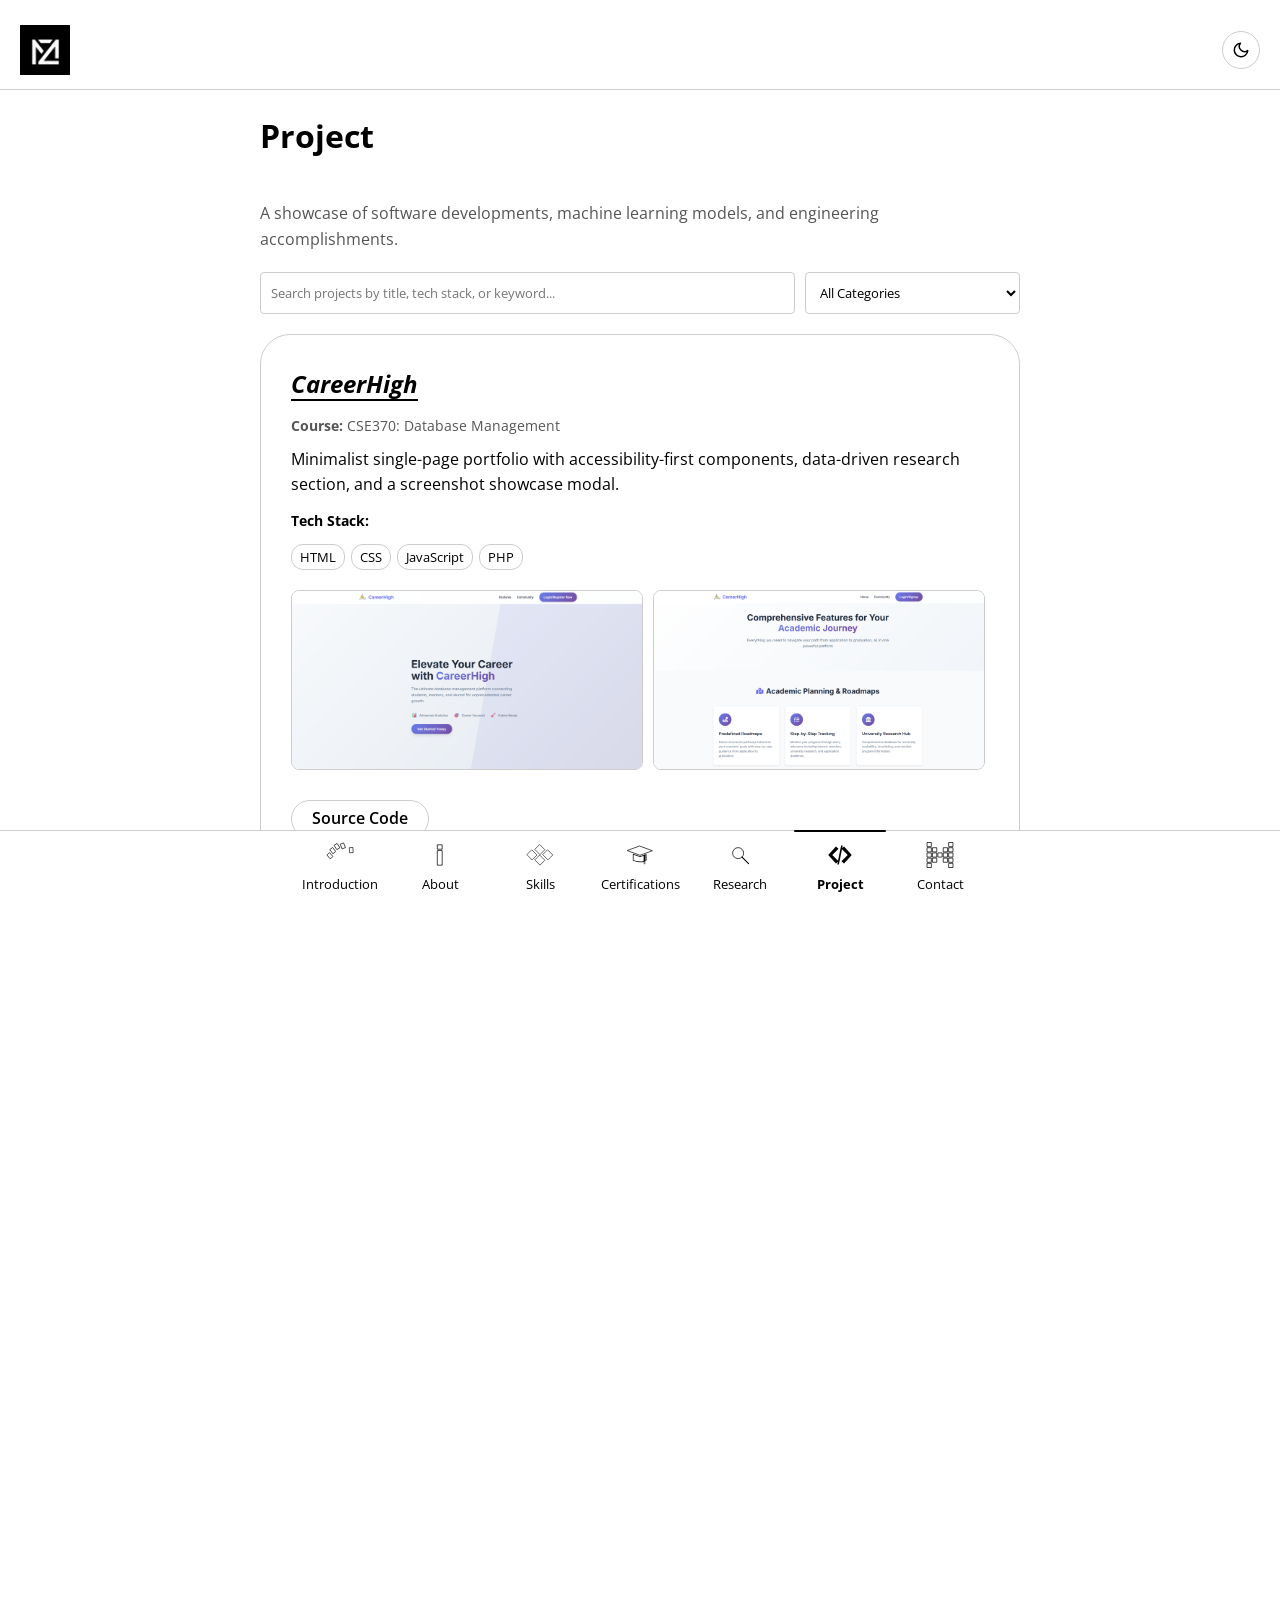
==== en/project.html @ 27d83e96 "New Design" ====
<!DOCTYPE html>
<html lang="en">

<head>
    <meta charset="utf-8" />
    <meta name="viewport" content="width=device-width, initial-scale=1.0">
    <meta name="description" content="My Portfolio Website" />
    <link rel="canonical" href="https://shahriarabid191.github.io/en/project.html" />
    <meta name="keywords" content="Portfolio, Resume, Web Developer">
    <meta name="author" content="Abdullah Al Mazid Zomader" />

    <title>Abdullah Al Mazid Zomader</title>

    <link rel="icon" type="image/x-icon" href="../images/Logo.jpg">

    <link rel="preconnect" href="https://fonts.googleapis.com">
    <link rel="preconnect" href="https://fonts.gstatic.com" crossorigin>
    <link href="https://fonts.googleapis.com/css2?family=Open+Sans:ital,wght@0,300..800;1,300..800&display=swap" rel="stylesheet">
   
    
    
    <link rel="preload" href="/css/style.css" as="style">
    <link rel="stylesheet" href="/css/style.css">
    <script src="/js/script.js" defer></script>
    <script>
        (function() {
            var saved = localStorage.getItem('theme');
            var prefersDark = window.matchMedia('(prefers-color-scheme: dark)').matches;
            if (saved === 'dark' || (!saved && prefersDark)) document.documentElement.setAttribute('data-theme', 'dark');
        })();
    </script>
</head>

<body class="en">
    <header class="top-header" role="banner">
        <img id="logo" src="../images/Logo.jpg" alt="Logo">
    </header>

    <main class="content">

        <h1 class="pgTitle">Project</h1>

        <article>
            <section class="container" style="background: transparent; border: none; padding: 0;">
                <p class="mb-20" style="color: var(--muted);">A showcase of software developments, machine learning models, and engineering accomplishments.</p>
                
                <div class="project-controls mt-20" style="display: flex; gap: 10px; flex-wrap: wrap; margin-bottom: 20px;">
                    <input type="text" id="projectSearch" placeholder="Search projects by title, tech stack, or keyword..." style="flex: 1; min-width: 200px; padding: 10px; border: 1px solid var(--border); border-radius: 4px; background: var(--input-bg); color: var(--text);">
                    <select id="projectFilter" style="padding: 10px; border: 1px solid var(--border); border-radius: 4px; background: var(--input-bg); color: var(--text); cursor: pointer;">
                        <option value="all">All Categories</option>
                        <option value="ai">AI</option>
                        <option value="computer-networks">Computer Networks</option>
                        <option value="database">Database</option>
                        <option value="machine-learning">Machine Learning</option>
                        <option value="natural-language-processing">Natural Language Processing</option>
                        <option value="neural-network">Neural Network</option>
                    </select>
                </div>
            </section>

            <div class="project-list">
                <!-- Project 1 -->
                <section class="project-item container mt-20" data-category="database">
                    <h2><a href="https://github.com/mazidzomader/CSE370-Project-CareerHigh" target="_blank" rel="noreferrer" class="link bold">CareerHigh</a></h2>
                    <p class="mt-10" style="color: var(--muted); font-size: 0.9em;"><strong>Course:</strong> CSE370: Database Management</p>
                    <p class="mt-10">Minimalist single-page portfolio with accessibility-first components, data-driven research section, and a screenshot showcase modal.</p>
                    
                    <div class="mt-10">
                        <span class="bold" style="font-size: 0.9em;">Tech Stack:</span>
                        <div class="mt-10" style="display: flex; gap: 6px; flex-wrap: wrap;">
                            <span style="font-size: 0.8em; padding: 2px 8px; border: 1px solid var(--border); border-radius: 12px;">HTML</span>
                            <span style="font-size: 0.8em; padding: 2px 8px; border: 1px solid var(--border); border-radius: 12px;">CSS</span>
                            <span style="font-size: 0.8em; padding: 2px 8px; border: 1px solid var(--border); border-radius: 12px;">JavaScript</span>
                            <span style="font-size: 0.8em; padding: 2px 8px; border: 1px solid var(--border); border-radius: 12px;">PHP</span>
                        </div>
                    </div>

                    <div class="image-gallery mt-20">
                        <img src="/images/Project1/Homepage.png" alt="Portfolio — hero section" title="Homepage">
                        <img src="/images/Project1/Features.png" alt="Portfolio — research section" title="Features">
                        <img src="/images/Project1/Login.png" alt="Portfolio — projects section" title="Login">
                        <img src="/images/Project1/Signup.png" alt="Portfolio — projects section" title="Signup">
                        <img src="/images/Project1/Dashboard.png" alt="Portfolio — projects section" title="Dashboard">
                        <img src="/images/Project1/Roadmap.png" alt="Portfolio — projects section" title="Roadmap">
                        <img src="/images/Project1/Activities.png" alt="Portfolio — projects section" title="Activities">
                        <img src="/images/Project1/Document.png" alt="Portfolio — projects section" title="Document">
                        <img src="/images/Project1/Exam.png" alt="Portfolio — projects section" title="Exam">
                        <img src="/images/Project1/Research Ideas.png" alt="Portfolio — projects section" title="Research Ideas">
                    </div>
                    
                    <div class="socials mt-20">
                        <a class="link" href="https://github.com/mazidzomader/CSE370-Project-CareerHigh" target="_blank" rel="noreferrer">Source Code</a>
                    </div>
                </section>

                <!-- Project 2 -->
                <section class="project-item container mt-20" data-category="computer-networks">
                    <h2><a href="https://github.com/mazidzomader/CSE421-Project-BRACU_Campus_Network_Design" target="_blank" rel="noreferrer" class="link bold">BRACU Campus Network Design</a></h2>
                    <p class="mt-10" style="color: var(--muted); font-size: 0.9em;"><strong>Course:</strong> CSE421: Computer Networks</p>
                    <p class="mt-10">This project designs and implements a secure, scalable campus network for BRAC University using Cisco Packet Tracer, integrating VLSM, routing, and centralized enterprise services.</p>
                    
                    <div class="mt-10">
                        <span class="bold" style="font-size: 0.9em;">Tech Stack:</span>
                        <div class="mt-10" style="display: flex; gap: 6px; flex-wrap: wrap;">
                            <span style="font-size: 0.8em; padding: 2px 8px; border: 1px solid var(--border); border-radius: 12px;">Cisco Packet Tracker</span>
                        </div>
                    </div>

                    <div class="image-gallery mt-20">
                        <img src="/images/Project2/421_Project_Diagram.png" alt="Protocol Diagram" title="Protocol Diagram">
                    </div>
                    
                    <div class="socials mt-20">
                        <a class="link" href="https://github.com/mazidzomader/CSE421-Project-BRACU_Campus_Network_Design" target="_blank" rel="noreferrer">Source Code</a>
                    </div>
                </section>

                <!-- Project 3 -->
                <section class="project-item container mt-20" data-category="ai,machine-learning,neural-network">
                    <h2><a href="https://github.com/mazidzomader/CSE422-Project-Flat_Price_Prediction" target="_blank" rel="noreferrer" class="link bold">Flat Pricing Analysis</a></h2>
                    <p class="mt-10" style="color: var(--muted); font-size: 0.9em;"><strong>Course:</strong> CSE422: Artificial Intelligence</p>
                    <p class="mt-10">This project analyzes and classifies apartment price ranges using machine learning techniques to predict housing categories based on key features.</p>
                    
                    <div class="mt-10">
                        <span class="bold" style="font-size: 0.9em;">Tech Stack:</span>
                        <div class="mt-10" style="display: flex; gap: 6px; flex-wrap: wrap;">
                            <span style="font-size: 0.8em; padding: 2px 8px; border: 1px solid var(--border); border-radius: 12px;">Python</span>
                            <span style="font-size: 0.8em; padding: 2px 8px; border: 1px solid var(--border); border-radius: 12px;">Numpy</span>
                            <span style="font-size: 0.8em; padding: 2px 8px; border: 1px solid var(--border); border-radius: 12px;">Pandas</span>
                            <span style="font-size: 0.8em; padding: 2px 8px; border: 1px solid var(--border); border-radius: 12px;">Scikit-Learn</span>
                            <span style="font-size: 0.8em; padding: 2px 8px; border: 1px solid var(--border); border-radius: 12px;">Seaborn</span>
                        </div>
                    </div>

                    <div class="image-gallery mt-20">
                        <img src="/images/Project3/422.png" alt="ProjectSummary" title="Model Scores">
                        <img src="/images/Project3/confusion_matrix.png" alt="Confusion" title="Confusion">
                        <img src="/images/Project3/Accuracy.png" alt="Accuracy" title="Accuracy">
                        <img src="/images/Project3/Precision.png" alt="Precision" title="Precision">
                        <img src="/images/Project3/Recall.png" alt="Recall" title="Recall">
                        <img src="/images/Project3/AUC.png" alt="AUC" title="AUC">
                    </div>
                    
                    <div class="socials mt-20">
                        <a class="link" href="https://github.com/mazidzomader/CSE422-Project-Flat_Price_Prediction" target="_blank" rel="noreferrer">Source Code</a>
                    </div>
                </section>

                <!-- Project 4 -->
                <section class="project-item container mt-20" data-category="machine-learning,neural-network,natural-language-processing">
                    <h2><a href="https://github.com/mazidzomader/CSE440-PROJECT-BRACU" target="_blank" rel="noreferrer" class="link bold">Multi-Class Text Classification</a></h2>
                    <p class="mt-10" style="color: var(--muted); font-size: 0.9em;"><strong>Course:</strong> CSE440: Natural Language Processing</p>
                    <p class="mt-10">A comprehensive study on multi-class text classification using 107k+ news headlines. Explores the impact of various preprocessing pipelines, word embeddings, and neural architectures on accuracy.</p>
                    
                    <div class="mt-10">
                        <span class="bold" style="font-size: 0.9em;">Tech Stack:</span>
                        <div class="mt-10" style="display: flex; gap: 6px; flex-wrap: wrap;">
                            <span style="font-size: 0.8em; padding: 2px 8px; border: 1px solid var(--border); border-radius: 12px;">Python</span>
                            <span style="font-size: 0.8em; padding: 2px 8px; border: 1px solid var(--border); border-radius: 12px;">TensorFlow</span>
                            <span style="font-size: 0.8em; padding: 2px 8px; border: 1px solid var(--border); border-radius: 12px;">Keras</span>
                            <span style="font-size: 0.8em; padding: 2px 8px; border: 1px solid var(--border); border-radius: 12px;">Scikit-Learn</span>
                            <span style="font-size: 0.8em; padding: 2px 8px; border: 1px solid var(--border); border-radius: 12px;">NLTK</span>
                            <span style="font-size: 0.8em; padding: 2px 8px; border: 1px solid var(--border); border-radius: 12px;">Word2Vec</span>
                        </div>
                    </div>

                    <div class="image-gallery mt-20">
                        <img src="/images/Project4/Results.png" alt="Model Comparison Results Table" title="Model Comparison Results">
                        <img src="/images/Project4/Wordcloud.png" alt="Word Cloud of Frequent Terms" title="Frequent Terms Word Cloud">
                        <img src="/images/Project4/barplot.png" alt="Class Distribution Bar Plot" title="Class Distribution">
                        <img src="/images/Project4/Best_CM.png" alt="Confusion Matrix of the Best Performing Model" title="Best Model Confusion Matrix">
                        <img src="/images/Project4/Worst_CM.png" alt="Confusion Matrix of the Worst Performing Model" title="Worst Model Confusion Matrix">
                    </div>
                    
                    <div class="socials mt-20">
                        <a class="link" href="https://github.com/mazidzomader/CSE440-PROJECT-BRACU" target="_blank" rel="noreferrer">Source Code</a>
                    </div>
                </section>
            </div>
        </article>

    </main>

    <footer class="footer">
        &copy; <script>document.write(new Date().getFullYear())</script> Abdullah Al Mazid Zomader. All rights reserved.
    </footer>

</body>

</html>
---- css/style.css ----
/* ── CSS Variables (Light & Dark) ─────────────────────── */

:root {
  --bg:         #ffffff;
  --surface:    #ffffff;
  --text:       #000000;
  --muted:      #555555;
  --border:     #cccccc;
  --hover-bg:   #e0e0e0;
  --input-bg:   #ffffff;
  --nav-bg:     #ffffff;
  --nav-border: #cccccc;
  --indicator:  #000000;
  --svg-fill:   #000;
}

[data-theme="dark"] {
  --bg:         #111111;
  --surface:    #1a1a1a;
  --text:       #f0f0f0;
  --muted:      #999999;
  --border:     #333333;
  --hover-bg:   #2a2a2a;
  --input-bg:   #1a1a1a;
  --nav-bg:     #111111;
  --nav-border: #333333;
  --indicator:  #f0f0f0;
  --svg-fill:   #fff;
}

/* ── Reset ─────────────────────────────────────────────── */

* {
  margin: 0;
  padding: 0;
  box-sizing: border-box;
}

input, button, textarea, select {
  font-family: inherit;
}

html,
body {
  height: 100%;
  overflow-x: hidden;
  position: relative;
  -webkit-overflow-scrolling: touch;
  font-size: 16px;
  background: var(--bg);
  color: var(--text);
  line-height: 1.6;
  transition: background 200ms ease, color 200ms ease;
}

body {
  font-family: "Open Sans", sans-serif;
}

a {
  -webkit-tap-highlight-color: transparent;
}

h1,
h2,
h3 {
  font-weight: 700;
}

h1.pgTitle {
  margin-bottom: 40px;
}

p {
  overflow-wrap: break-word;
}


/* ── Top header ─────────────────────────────────────────── */

.top-header {
  width: 100%;
  height: 80px;
  display: flex;
  justify-content: space-between;
  align-items: center;
  background: var(--surface);
  padding: 0 20px;
  margin-top: 10px;
  border-bottom: 1px solid var(--border);
}

.top-header #logo {
  height: 50px;
  width: auto;
}

.top-header #logo:hover {
  cursor: pointer;
}


/* ── Dark Mode Toggle Button ────────────────────────────── */

#darkToggle {
  width: 38px;
  height: 38px;
  border-radius: 50%;
  border: 1px solid var(--border);
  background: var(--surface);
  color: var(--text);
  cursor: pointer;
  display: flex;
  align-items: center;
  justify-content: center;
  flex-shrink: 0;
  transition: background 160ms ease, border-color 160ms ease, transform 160ms ease, color 160ms ease;
}

#darkToggle:hover {
  background: var(--hover-bg);
  transform: scale(1.08);
}

#darkToggle svg {
  width: 18px;
  height: 18px;
  pointer-events: none;
}

/* ── Main content ───────────────────────────────────────── */

.content {
  padding: 20px;
  max-width: 800px;
  margin: 0 auto;
  position: relative;
  z-index: 1;
}

.grid-container {
  display: grid;
  grid-template-columns: repeat(auto-fit, minmax(220px, 1fr));
  gap: 20px;
  margin-top: 20px;
}

.grid-container .container {
  margin-top: 0 !important;
  height: 100%;
}

/* ── Image Gallery ──────────────────────────────────────── */

.image-gallery {
  display: flex;
  overflow-x: auto;
  gap: 10px;
  padding-bottom: 10px;
  scrollbar-width: thin;
}

.image-gallery::-webkit-scrollbar {
  height: 6px;
}

.image-gallery::-webkit-scrollbar-thumb {
  background: var(--border);
  border-radius: 3px;
}

.image-gallery img {
  height: 180px;
  width: auto;
  border-radius: 8px;
  border: 1px solid var(--border);
  object-fit: contain;
  background: var(--bg);
}
/* ── Links ──────────────────────────────────────────────── */

.link {
  text-decoration: underline;
  text-decoration-thickness: 2px;
  text-underline-offset: 6px;
  font-weight: 600;
  font-style: italic;
  color: inherit;
  cursor: pointer;
}

.link:hover {
  text-decoration: none;
  font-weight: 700;
  color: var(--text);
  background: var(--hover-bg);
}

/* ── Container ──────────────────────────────────────────── */

.container {
  border: 1px solid var(--border);
  padding: 30px;
  border-radius: 30px;
  margin-bottom: 8px;
  background: var(--surface);
  transition: background 200ms ease, border-color 200ms ease;
}

/* ── Formatting utilities ───────────────────────────────── */

.bold { font-weight: 700; }
.it   { font-style: italic; }
.u    { text-decoration: underline; }

.mb-5  { margin-bottom: 5px; }
.mb-10 { margin-bottom: 10px; }
.mb-20 { margin-bottom: 20px; }
.mb-40 { margin-bottom: 40px; }
.mt-5  { margin-top: 5px; }
.mt-10 { margin-top: 10px; }
.mt-20 { margin-top: 20px; }
.mt-40 { margin-top: 40px; }

/* ── Social buttons ─────────────────────────────────────── */

.socials {
  display: flex;
  flex-wrap: wrap;
  gap: 10px;
}

.socials a {
  padding: 5px 20px;
  border: 1px solid var(--border);
  border-radius: 30px;
  text-decoration: none;
  font-style: normal;
  display: inline-block;
  color: var(--text);
  background: var(--surface);
  transition: background 160ms ease;
}

.socials a:hover {
  background: var(--hover-bg);
}

/* ── Forms (Anon & Contact) ─────────────────────────────── */

#anonForm textarea,
#form .input-minimal {
  width: 100%;
  padding: 20px;
  font-size: 16px;
  font-family: inherit;
  font-weight: 400;
  border: 1px solid var(--border);
  border-radius: 20px;
  box-sizing: border-box;
  background: var(--input-bg);
  color: var(--text);
  margin-bottom: 15px;
}

#anonForm textarea {
  min-height: 200px;
  padding: 30px;
  border-radius: 30px;
  resize: vertical;
}

#anonForm textarea:hover,
#form .input-minimal:hover,
#form .input-minimal:focus {
  outline: none;
  border: 1px solid var(--text);
}

#anonForm button,
#form button {
  display: block;
  margin: 10px 0px 0px auto;
  padding: 5px 20px;
  border: 1px solid var(--border);
  border-radius: 30px;
  font-size: 16px;
  font-weight: 600;
  color: var(--text);
  background: var(--surface);
  cursor: pointer;
}

#anonForm button {
  margin-bottom: 120px;
}

#form button {
  margin-bottom: 20px;
}

#anonForm button:hover,
#form button:hover {
  font-weight: 700;
  background: var(--hover-bg);
}

/* ── Bottom navbar ──────────────────────────────────────── */

.bottom-nav {
  display: flex;
  justify-content: center;
  align-items: center;
  width: 100%;
  padding-left: env(safe-area-inset-left, 0);
  padding-right: env(safe-area-inset-right, 0);
  bottom: env(safe-area-inset-bottom, 0);
  position: fixed;
  left: 0;
  height: 70px;
  background: var(--nav-bg);
  border-top: 1px solid var(--nav-border);
  z-index: 1000;
  transition: background 200ms ease, border-color 200ms ease;
}

.nav-item {
  display: flex;
  flex-direction: column;
  align-items: center;
  justify-content: center;
  text-decoration: none;
  color: var(--text);
  width: 100px;
  height: 70px;
  padding: 5px;
  margin: 0;
  position: relative;
  cursor: pointer;
  flex-shrink: 0;
}

.nav-item:hover {
  background: var(--hover-bg);
}

.nav-icon {
  width: 28px;
  height: 28px;
  object-fit: contain;
}


.nav-item span {
  font-size: 13px;
  margin-top: 5px;
  text-align: center;
}

.nav-item.active {
  font-weight: 700;
}

/* Invert black SVG icons to white in dark mode */
[data-theme="dark"] .nav-icon {
  filter: invert(1);
}

#nav-indicator {
  position: absolute;
  top: -1px;
  height: 2px;
  background-color: var(--indicator);
  border-radius: 1px;
  width: 0;
  left: 0;
  z-index: 1001;
}

/* ── Footer ─────────────────────────────────────────────── */

.footer {
  padding: 40px 20px 120px 20px;
  max-width: 800px;
  margin: 0 auto;
  font-size: 15px;
  color: var(--muted);
}

/* ── Responsive ─────────────────────────────────────────── */

@media (max-width: 600px) {
  .bottom-nav {
    justify-content: space-between;
  }

  .nav-item {
    flex: 1;
    display: flex;
    flex-direction: column;
    align-items: center;
    justify-content: center;
    height: 100%;
    padding: 0;
    margin: 0;
    width: auto;
  }

  .nav-icon {
    width: 25px;
    height: 25px;
  }

  .nav-item span {
    font-size: 11px;
    margin-top: 3px;
  }

  .content {
    padding: 15px;
  }
}

@media (max-width: 400px) {
  .nav-item {
    height: 100%;
    padding: 0;
  }

  .nav-icon {
    width: 20px;
    height: 20px;
  }

  .nav-item span {
    font-size: 10px;
  }
}

/* ── Image Modal ────────────────────────────────────────── */
.image-modal {
  display: none; 
  position: fixed; 
  z-index: 9999; 
  left: 0;
  top: 0;
  width: 100%;
  height: 100%;
  overflow: auto; 
  background-color: rgba(0,0,0,0.8);
  backdrop-filter: blur(5px);
  align-items: center;
  justify-content: center;
  opacity: 0;
  transition: opacity 0.3s ease;
}

.image-modal.show {
  display: flex;
  opacity: 1;
}

.image-modal-content {
  max-width: 90%;
  max-height: 90%;
  object-fit: contain;
  border-radius: 8px;
  box-shadow: 0 4px 15px rgba(0,0,0,0.5);
  transform: scale(0.95);
  transition: transform 0.3s ease;
}

.image-modal.show .image-modal-content {
  transform: scale(1);
}

.image-modal-close {
  position: absolute;
  top: 20px;
  right: 30px;
  color: white;
  font-size: 40px;
  font-weight: bold;
  cursor: pointer;
  background: none;
  border: none;
  line-height: 1;
}

.image-modal-nav {
  position: absolute;
  top: 50%;
  transform: translateY(-50%);
  color: white;
  font-size: 50px;
  font-weight: bold;
  cursor: pointer;
  background: none;
  border: none;
  padding: 20px;
  user-select: none;
  transition: opacity 0.2s;
  z-index: 10000;
}

.image-modal-nav:hover { opacity: 0.7; }
.image-modal-prev { left: 10px; }
.image-modal-next { right: 10px; }
---- css/style.css ----
/* ── CSS Variables (Light & Dark) ─────────────────────── */

:root {
  --bg:         #ffffff;
  --surface:    #ffffff;
  --text:       #000000;
  --muted:      #555555;
  --border:     #cccccc;
  --hover-bg:   #e0e0e0;
  --input-bg:   #ffffff;
  --nav-bg:     #ffffff;
  --nav-border: #cccccc;
  --indicator:  #000000;
  --svg-fill:   #000;
}

[data-theme="dark"] {
  --bg:         #111111;
  --surface:    #1a1a1a;
  --text:       #f0f0f0;
  --muted:      #999999;
  --border:     #333333;
  --hover-bg:   #2a2a2a;
  --input-bg:   #1a1a1a;
  --nav-bg:     #111111;
  --nav-border: #333333;
  --indicator:  #f0f0f0;
  --svg-fill:   #fff;
}

/* ── Reset ─────────────────────────────────────────────── */

* {
  margin: 0;
  padding: 0;
  box-sizing: border-box;
}

input, button, textarea, select {
  font-family: inherit;
}

html,
body {
  height: 100%;
  overflow-x: hidden;
  position: relative;
  -webkit-overflow-scrolling: touch;
  font-size: 16px;
  background: var(--bg);
  color: var(--text);
  line-height: 1.6;
  transition: background 200ms ease, color 200ms ease;
}

body {
  font-family: "Open Sans", sans-serif;
}

a {
  -webkit-tap-highlight-color: transparent;
}

h1,
h2,
h3 {
  font-weight: 700;
}

h1.pgTitle {
  margin-bottom: 40px;
}

p {
  overflow-wrap: break-word;
}


/* ── Top header ─────────────────────────────────────────── */

.top-header {
  width: 100%;
  height: 80px;
  display: flex;
  justify-content: space-between;
  align-items: center;
  background: var(--surface);
  padding: 0 20px;
  margin-top: 10px;
  border-bottom: 1px solid var(--border);
}

.top-header #logo {
  height: 50px;
  width: auto;
}

.top-header #logo:hover {
  cursor: pointer;
}


/* ── Dark Mode Toggle Button ────────────────────────────── */

#darkToggle {
  width: 38px;
  height: 38px;
  border-radius: 50%;
  border: 1px solid var(--border);
  background: var(--surface);
  color: var(--text);
  cursor: pointer;
  display: flex;
  align-items: center;
  justify-content: center;
  flex-shrink: 0;
  transition: background 160ms ease, border-color 160ms ease, transform 160ms ease, color 160ms ease;
}

#darkToggle:hover {
  background: var(--hover-bg);
  transform: scale(1.08);
}

#darkToggle svg {
  width: 18px;
  height: 18px;
  pointer-events: none;
}

/* ── Main content ───────────────────────────────────────── */

.content {
  padding: 20px;
  max-width: 800px;
  margin: 0 auto;
  position: relative;
  z-index: 1;
}

.grid-container {
  display: grid;
  grid-template-columns: repeat(auto-fit, minmax(220px, 1fr));
  gap: 20px;
  margin-top: 20px;
}

.grid-container .container {
  margin-top: 0 !important;
  height: 100%;
}

/* ── Image Gallery ──────────────────────────────────────── */

.image-gallery {
  display: flex;
  overflow-x: auto;
  gap: 10px;
  padding-bottom: 10px;
  scrollbar-width: thin;
}

.image-gallery::-webkit-scrollbar {
  height: 6px;
}

.image-gallery::-webkit-scrollbar-thumb {
  background: var(--border);
  border-radius: 3px;
}

.image-gallery img {
  height: 180px;
  width: auto;
  border-radius: 8px;
  border: 1px solid var(--border);
  object-fit: contain;
  background: var(--bg);
}
/* ── Links ──────────────────────────────────────────────── */

.link {
  text-decoration: underline;
  text-decoration-thickness: 2px;
  text-underline-offset: 6px;
  font-weight: 600;
  font-style: italic;
  color: inherit;
  cursor: pointer;
}

.link:hover {
  text-decoration: none;
  font-weight: 700;
  color: var(--text);
  background: var(--hover-bg);
}

/* ── Container ──────────────────────────────────────────── */

.container {
  border: 1px solid var(--border);
  padding: 30px;
  border-radius: 30px;
  margin-bottom: 8px;
  background: var(--surface);
  transition: background 200ms ease, border-color 200ms ease;
}

/* ── Formatting utilities ───────────────────────────────── */

.bold { font-weight: 700; }
.it   { font-style: italic; }
.u    { text-decoration: underline; }

.mb-5  { margin-bottom: 5px; }
.mb-10 { margin-bottom: 10px; }
.mb-20 { margin-bottom: 20px; }
.mb-40 { margin-bottom: 40px; }
.mt-5  { margin-top: 5px; }
.mt-10 { margin-top: 10px; }
.mt-20 { margin-top: 20px; }
.mt-40 { margin-top: 40px; }

/* ── Social buttons ─────────────────────────────────────── */

.socials {
  display: flex;
  flex-wrap: wrap;
  gap: 10px;
}

.socials a {
  padding: 5px 20px;
  border: 1px solid var(--border);
  border-radius: 30px;
  text-decoration: none;
  font-style: normal;
  display: inline-block;
  color: var(--text);
  background: var(--surface);
  transition: background 160ms ease;
}

.socials a:hover {
  background: var(--hover-bg);
}

/* ── Forms (Anon & Contact) ─────────────────────────────── */

#anonForm textarea,
#form .input-minimal {
  width: 100%;
  padding: 20px;
  font-size: 16px;
  font-family: inherit;
  font-weight: 400;
  border: 1px solid var(--border);
  border-radius: 20px;
  box-sizing: border-box;
  background: var(--input-bg);
  color: var(--text);
  margin-bottom: 15px;
}

#anonForm textarea {
  min-height: 200px;
  padding: 30px;
  border-radius: 30px;
  resize: vertical;
}

#anonForm textarea:hover,
#form .input-minimal:hover,
#form .input-minimal:focus {
  outline: none;
  border: 1px solid var(--text);
}

#anonForm button,
#form button {
  display: block;
  margin: 10px 0px 0px auto;
  padding: 5px 20px;
  border: 1px solid var(--border);
  border-radius: 30px;
  font-size: 16px;
  font-weight: 600;
  color: var(--text);
  background: var(--surface);
  cursor: pointer;
}

#anonForm button {
  margin-bottom: 120px;
}

#form button {
  margin-bottom: 20px;
}

#anonForm button:hover,
#form button:hover {
  font-weight: 700;
  background: var(--hover-bg);
}

/* ── Bottom navbar ──────────────────────────────────────── */

.bottom-nav {
  display: flex;
  justify-content: center;
  align-items: center;
  width: 100%;
  padding-left: env(safe-area-inset-left, 0);
  padding-right: env(safe-area-inset-right, 0);
  bottom: env(safe-area-inset-bottom, 0);
  position: fixed;
  left: 0;
  height: 70px;
  background: var(--nav-bg);
  border-top: 1px solid var(--nav-border);
  z-index: 1000;
  transition: background 200ms ease, border-color 200ms ease;
}

.nav-item {
  display: flex;
  flex-direction: column;
  align-items: center;
  justify-content: center;
  text-decoration: none;
  color: var(--text);
  width: 100px;
  height: 70px;
  padding: 5px;
  margin: 0;
  position: relative;
  cursor: pointer;
  flex-shrink: 0;
}

.nav-item:hover {
  background: var(--hover-bg);
}

.nav-icon {
  width: 28px;
  height: 28px;
  object-fit: contain;
}


.nav-item span {
  font-size: 13px;
  margin-top: 5px;
  text-align: center;
}

.nav-item.active {
  font-weight: 700;
}

/* Invert black SVG icons to white in dark mode */
[data-theme="dark"] .nav-icon {
  filter: invert(1);
}

#nav-indicator {
  position: absolute;
  top: -1px;
  height: 2px;
  background-color: var(--indicator);
  border-radius: 1px;
  width: 0;
  left: 0;
  z-index: 1001;
}

/* ── Footer ─────────────────────────────────────────────── */

.footer {
  padding: 40px 20px 120px 20px;
  max-width: 800px;
  margin: 0 auto;
  font-size: 15px;
  color: var(--muted);
}

/* ── Responsive ─────────────────────────────────────────── */

@media (max-width: 600px) {
  .bottom-nav {
    justify-content: space-between;
  }

  .nav-item {
    flex: 1;
    display: flex;
    flex-direction: column;
    align-items: center;
    justify-content: center;
    height: 100%;
    padding: 0;
    margin: 0;
    width: auto;
  }

  .nav-icon {
    width: 25px;
    height: 25px;
  }

  .nav-item span {
    font-size: 11px;
    margin-top: 3px;
  }

  .content {
    padding: 15px;
  }
}

@media (max-width: 400px) {
  .nav-item {
    height: 100%;
    padding: 0;
  }

  .nav-icon {
    width: 20px;
    height: 20px;
  }

  .nav-item span {
    font-size: 10px;
  }
}

/* ── Image Modal ────────────────────────────────────────── */
.image-modal {
  display: none; 
  position: fixed; 
  z-index: 9999; 
  left: 0;
  top: 0;
  width: 100%;
  height: 100%;
  overflow: auto; 
  background-color: rgba(0,0,0,0.8);
  backdrop-filter: blur(5px);
  align-items: center;
  justify-content: center;
  opacity: 0;
  transition: opacity 0.3s ease;
}

.image-modal.show {
  display: flex;
  opacity: 1;
}

.image-modal-content {
  max-width: 90%;
  max-height: 90%;
  object-fit: contain;
  border-radius: 8px;
  box-shadow: 0 4px 15px rgba(0,0,0,0.5);
  transform: scale(0.95);
  transition: transform 0.3s ease;
}

.image-modal.show .image-modal-content {
  transform: scale(1);
}

.image-modal-close {
  position: absolute;
  top: 20px;
  right: 30px;
  color: white;
  font-size: 40px;
  font-weight: bold;
  cursor: pointer;
  background: none;
  border: none;
  line-height: 1;
}

.image-modal-nav {
  position: absolute;
  top: 50%;
  transform: translateY(-50%);
  color: white;
  font-size: 50px;
  font-weight: bold;
  cursor: pointer;
  background: none;
  border: none;
  padding: 20px;
  user-select: none;
  transition: opacity 0.2s;
  z-index: 10000;
}

.image-modal-nav:hover { opacity: 0.7; }
.image-modal-prev { left: 10px; }
.image-modal-next { right: 10px; }
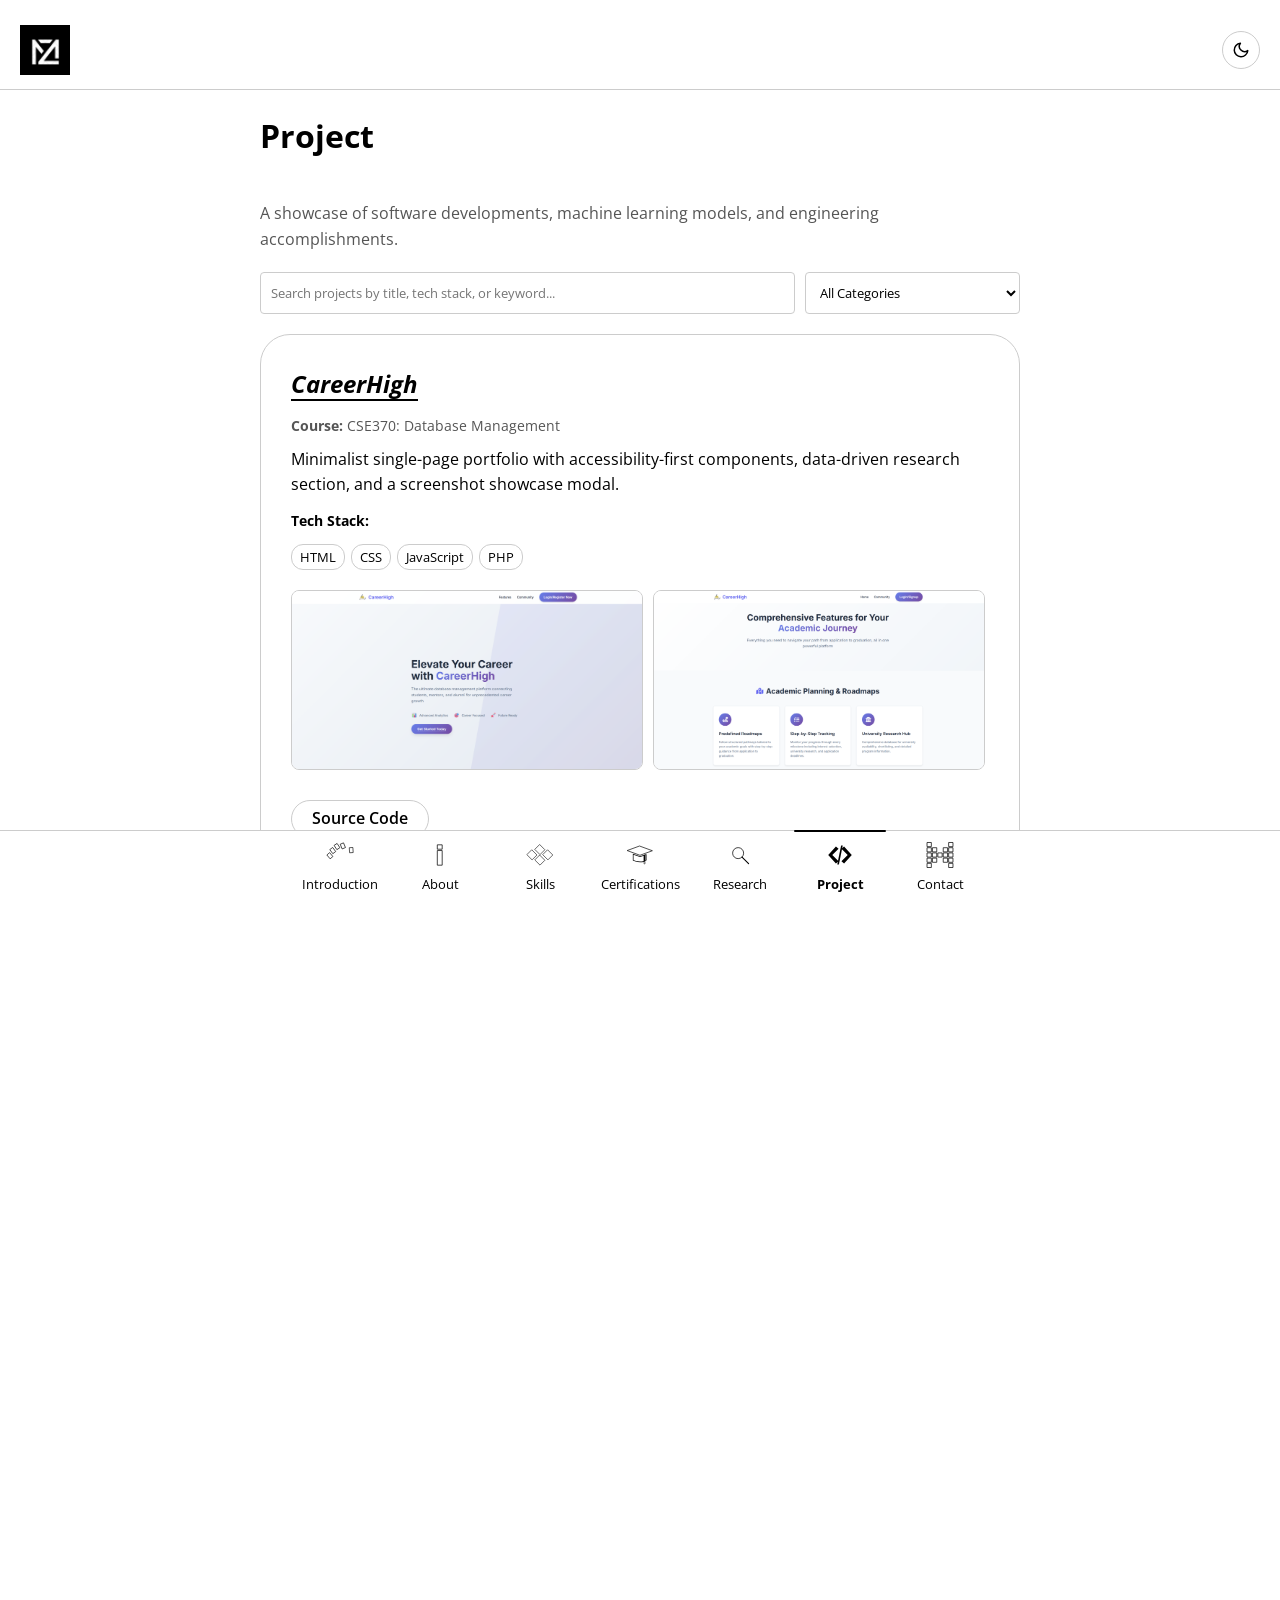
==== commit 02a04d1d: "Add MUNASABAT project (Project 7) with screenshots" ====
--- a/en/project.html
+++ b/en/project.html
@@ -54,6 +54,7 @@
                         <option value="machine-learning">Machine Learning</option>
                         <option value="natural-language-processing">Natural Language Processing</option>
                         <option value="neural-network">Neural Network</option>
+                        <option value="mobile">Mobile</option>
                     </select>
                 </div>
             </section>
@@ -176,6 +177,138 @@
                         <a class="link" href="https://github.com/mazidzomader/CSE440-PROJECT-BRACU" target="_blank" rel="noreferrer">Source Code</a>
                     </div>
                 </section>
+
+                <!-- Project 5 -->
+                <section class="project-item container mt-20" data-category="neural-network,machine-learning,natural-language-processing">
+                    <h2><a href="https://github.com/mazidzomader/MUSE-CSE425" target="_blank" rel="noreferrer" class="link bold">MUSE: Music Understanding with Structured Embeddings</a></h2>
+                    <p class="mt-10" style="color: var(--muted); font-size: 0.9em;"><strong>Course:</strong> CSE425: Neural Networks</p>
+                    <p class="mt-10">A hybrid BERT + Graph Neural Network (GNN) system for musical context understanding. Combines contextual language representations from lyrics and captions with message-passing on music structure graphs for multi-label tagging, emotion regression, and cross-modal audio–text alignment.</p>
+                    
+                    <div class="mt-10">
+                        <span class="bold" style="font-size: 0.9em;">Tech Stack:</span>
+                        <div class="mt-10" style="display: flex; gap: 6px; flex-wrap: wrap;">
+                            <span style="font-size: 0.8em; padding: 2px 8px; border: 1px solid var(--border); border-radius: 12px;">Python</span>
+                            <span style="font-size: 0.8em; padding: 2px 8px; border: 1px solid var(--border); border-radius: 12px;">PyTorch</span>
+                            <span style="font-size: 0.8em; padding: 2px 8px; border: 1px solid var(--border); border-radius: 12px;">PyTorch Geometric</span>
+                            <span style="font-size: 0.8em; padding: 2px 8px; border: 1px solid var(--border); border-radius: 12px;">HuggingFace Transformers</span>
+                            <span style="font-size: 0.8em; padding: 2px 8px; border: 1px solid var(--border); border-radius: 12px;">librosa</span>
+                        </div>
+                    </div>
+
+                    <div class="image-gallery mt-20">
+                        <img src="/images/Project5/task1_f1.png" alt="BERT Baseline Performance — Macro-F1, Micro-F1 and Accuracy over epochs" title="Task 1: BERT Baseline Performance">
+                        <img src="/images/Project5/task2_polar.png" alt="Polar Accuracy Chart — per-genre classification accuracy" title="Task 2: GNN Genre Classification Accuracy">
+                        <img src="/images/Project5/task2_cm.png" alt="MusicGAT Genre Classification Confusion Matrix" title="Task 2: Confusion Matrix">
+                        <img src="/images/Project5/task3_tsne.png" alt="t-SNE Visualization of Fused Latent Space with Cross-Attention" title="Task 3: GNN–BERT Fusion t-SNE">
+                        <img src="/images/Project5/task4_contrastive_loss.png" alt="Contrastive Training Loss Curve — InfoNCE train vs validation" title="Task 4: Contrastive Loss Curve">
+                        <img src="/images/Project5/task4_retrieval.png" alt="Cross-Modal Retrieval Recall@K metrics" title="Task 4: Cross-Modal Retrieval Metrics">
+                    </div>
+                    
+                    <div class="socials mt-20">
+                        <a class="link" href="https://github.com/mazidzomader/MUSE-CSE425" target="_blank" rel="noreferrer">Source Code</a>
+                    </div>
+                </section>
+
+                <!-- Project 6 -->
+                <section class="project-item container mt-20" data-category="database">
+                    <h2><a href="https://github.com/mazidzomader/ZENO" target="_blank" rel="noreferrer" class="link bold">ZENO: Smart Building Parking Area Rental & Management</a></h2>
+                    <p class="mt-10" style="color: var(--muted); font-size: 0.9em;"><strong>Course:</strong> CSE470: Software Engineering</p>
+                    <p class="mt-10">A full-stack web platform that replaces manual parking slot management for residential and commercial buildings. Features role-based dashboards for admins, slot owners, and renters with real-time booking, Stripe payments, Leaflet map navigation, dynamic pricing, PDF invoice generation, and overstay penalty enforcement.</p>
+
+                    <div class="mt-10">
+                        <span class="bold" style="font-size: 0.9em;">Tech Stack:</span>
+                        <div class="mt-10" style="display: flex; gap: 6px; flex-wrap: wrap;">
+                            <span style="font-size: 0.8em; padding: 2px 8px; border: 1px solid var(--border); border-radius: 12px;">React 19</span>
+                            <span style="font-size: 0.8em; padding: 2px 8px; border: 1px solid var(--border); border-radius: 12px;">Node.js</span>
+                            <span style="font-size: 0.8em; padding: 2px 8px; border: 1px solid var(--border); border-radius: 12px;">Express.js</span>
+                            <span style="font-size: 0.8em; padding: 2px 8px; border: 1px solid var(--border); border-radius: 12px;">MongoDB</span>
+                            <span style="font-size: 0.8em; padding: 2px 8px; border: 1px solid var(--border); border-radius: 12px;">Stripe</span>
+                            <span style="font-size: 0.8em; padding: 2px 8px; border: 1px solid var(--border); border-radius: 12px;">JWT</span>
+                            <span style="font-size: 0.8em; padding: 2px 8px; border: 1px solid var(--border); border-radius: 12px;">Leaflet</span>
+                            <span style="font-size: 0.8em; padding: 2px 8px; border: 1px solid var(--border); border-radius: 12px;">Tailwind CSS</span>
+                        </div>
+                    </div>
+
+                    <div class="image-gallery mt-20">
+                        <img src="/images/Project6/ZENO.png" alt="ZENO — Hero Banner" title="ZENO">
+                        <img src="/images/Project6/HomePage.png" alt="ZENO Home Page" title="Home Page">
+                        <img src="/images/Project6/SignUp.png" alt="Sign Up Page" title="Sign Up">
+                        <img src="/images/Project6/LogIn.png" alt="Log In Page" title="Log In">
+                        <img src="/images/Project6/Renter Dashboard.png" alt="Renter Dashboard" title="Renter Dashboard">
+                        <img src="/images/Project6/Owner Dashboard.png" alt="Owner Dashboard" title="Owner Dashboard">
+                        <img src="/images/Project6/admin dash 1.png" alt="Admin Dashboard Overview" title="Admin Dashboard">
+                        <img src="/images/Project6/admin dash 2.png" alt="Admin Dashboard — Slot Management" title="Admin Dashboard 2">
+                        <img src="/images/Project6/admin dash 3.png" alt="Admin Dashboard — User Management" title="Admin Dashboard 3">
+                        <img src="/images/Project6/admin dash 4.png" alt="Admin Dashboard — Bookings" title="Admin Dashboard 4">
+                        <img src="/images/Project6/admin dash 5.png" alt="Admin Dashboard — Analytics" title="Admin Dashboard 5">
+                        <img src="/images/Project6/Navigation and Maps.png" alt="Leaflet Map Navigation" title="Navigation & Maps">
+                        <img src="/images/Project6/Search and Filter.png" alt="Search and Filter Parking Slots" title="Search & Filter">
+                        <img src="/images/Project6/Slot Management.png" alt="Slot Management Interface" title="Slot Management">
+                        <img src="/images/Project6/bookmark slots.png" alt="Bookmark Favourite Slots" title="Bookmark Slots">
+                        <img src="/images/Project6/Booking 1.png" alt="Booking Flow — Step 1" title="Booking Step 1">
+                        <img src="/images/Project6/booking 2.png" alt="Booking Flow — Step 2" title="Booking Step 2">
+                        <img src="/images/Project6/booking 3.png" alt="Booking Flow — Step 3" title="Booking Step 3">
+                        <img src="/images/Project6/booking list.png" alt="Booking List" title="Booking List">
+                        <img src="/images/Project6/Booking History.png" alt="Booking History" title="Booking History">
+                        <img src="/images/Project6/CheckInOut.png" alt="Digital Check-In and Check-Out" title="Check-In / Check-Out">
+                        <img src="/images/Project6/overstay penalties.png" alt="Overstay Penalty Enforcement" title="Overstay Penalties">
+                        <img src="/images/Project6/Payment.png" alt="Stripe Payment Gateway" title="Payment">
+                        <img src="/images/Project6/Invoice.png" alt="PDF Invoice Generation" title="Invoice">
+                        <img src="/images/Project6/InvoiceViewer.png" alt="Invoice Viewer" title="Invoice Viewer">
+                        <img src="/images/Project6/Pricing.png" alt="Pricing Plans" title="Pricing">
+                        <img src="/images/Project6/Dynamic Pricing.png" alt="Dynamic Pricing Configuration" title="Dynamic Pricing">
+                        <img src="/images/Project6/Subscription(Done).png" alt="Active Subscription" title="Subscription (Active)">
+                        <img src="/images/Project6/Subscription(Not Done).png" alt="Inactive Subscription" title="Subscription (Inactive)">
+                        <img src="/images/Project6/Ratings and Reviews.png" alt="Ratings and Reviews" title="Ratings & Reviews">
+                        <img src="/images/Project6/Notification.png" alt="In-App Notifications" title="Notifications">
+                        <img src="/images/Project6/Vehicle Register.png" alt="Vehicle Registration" title="Vehicle Register">
+                        <img src="/images/Project6/Report Export.png" alt="Export Operational Reports" title="Report Export">
+                        <img src="/images/Project6/Class Diagram.png" alt="UML Class Diagram" title="Class Diagram">
+                    </div>
+
+                    <div class="socials mt-20">
+                        <a class="link" href="https://github.com/mazidzomader/ZENO" target="_blank" rel="noreferrer">Source Code</a>
+                    </div>
+                </section>
+
+                <!-- Project 7 -->
+                <section class="project-item container mt-20" data-category="mobile,database">
+                    <h2><a href="https://github.com/mazidzomader/MUNASABAT" target="_blank" rel="noreferrer" class="link bold">MUNASABAT: Event & Wedding Management App</a></h2>
+                    <p class="mt-10" style="color: var(--muted); font-size: 0.9em;"><strong>Course:</strong> CSE489: Android App Development &amp; Design</p>
+                    <p class="mt-10">A full-featured Flutter mobile app for planning and managing events and weddings. Hosts can create events, manage guests, track budgets, monitor checklists, share QR invitations, collect cash gifts via Stripe, and upload wedding memories. Guests can join events using event codes, send gifts, and view event details, all in a unified role-based experience.</p>
+
+                    <div class="mt-10">
+                        <span class="bold" style="font-size: 0.9em;">Tech Stack:</span>
+                        <div class="mt-10" style="display: flex; gap: 6px; flex-wrap: wrap;">
+                            <span style="font-size: 0.8em; padding: 2px 8px; border: 1px solid var(--border); border-radius: 12px;">Flutter</span>
+                            <span style="font-size: 0.8em; padding: 2px 8px; border: 1px solid var(--border); border-radius: 12px;">Dart</span>
+                            <span style="font-size: 0.8em; padding: 2px 8px; border: 1px solid var(--border); border-radius: 12px;">Firebase Auth</span>
+                            <span style="font-size: 0.8em; padding: 2px 8px; border: 1px solid var(--border); border-radius: 12px;">Firestore</span>
+                            <span style="font-size: 0.8em; padding: 2px 8px; border: 1px solid var(--border); border-radius: 12px;">Riverpod</span>
+                            <span style="font-size: 0.8em; padding: 2px 8px; border: 1px solid var(--border); border-radius: 12px;">GoRouter</span>
+                            <span style="font-size: 0.8em; padding: 2px 8px; border: 1px solid var(--border); border-radius: 12px;">Stripe</span>
+                            <span style="font-size: 0.8em; padding: 2px 8px; border: 1px solid var(--border); border-radius: 12px;">OpenStreetMap</span>
+                        </div>
+                    </div>
+
+                    <div class="image-gallery mt-20">
+                        <img src="/images/Project7/Dashboard.png" alt="MUNASABAT � Unified Dashboard" title="Dashboard">
+                        <img src="/images/Project7/Sidebar.png" alt="MUNASABAT � Sidebar Navigation" title="Sidebar">
+                        <img src="/images/Project7/Events.png" alt="MUNASABAT � Events List" title="Events">
+                        <img src="/images/Project7/Event Gallery.png" alt="MUNASABAT � Event Gallery / Memories" title="Event Gallery">
+                        <img src="/images/Project7/Guest Add.png" alt="MUNASABAT � Add Guest" title="Add Guest">
+                        <img src="/images/Project7/Invitation.png" alt="MUNASABAT � QR Invitation Card" title="Invitation">
+                        <img src="/images/Project7/Checklist.png" alt="MUNASABAT � Event Checklist" title="Checklist">
+                        <img src="/images/Project7/Budget Track.png" alt="MUNASABAT � Budget Tracker" title="Budget Tracker">
+                        <img src="/images/Project7/Gifts.png" alt="MUNASABAT � Gift Wallet" title="Gift Wallet">
+                        <img src="/images/Project7/Send Gift.png" alt="MUNASABAT � Send a Gift via Stripe" title="Send Gift">
+                        <img src="/images/Project7/Subscription.png" alt="MUNASABAT � Premium Subscription Screen" title="Premium Subscription">
+                    </div>
+
+                    <div class="socials mt-20">
+                        <a class="link" href="https://github.com/mazidzomader/MUNASABAT" target="_blank" rel="noreferrer">Source Code</a>
+                    </div>
+                </section>
             </div>
         </article>
 
